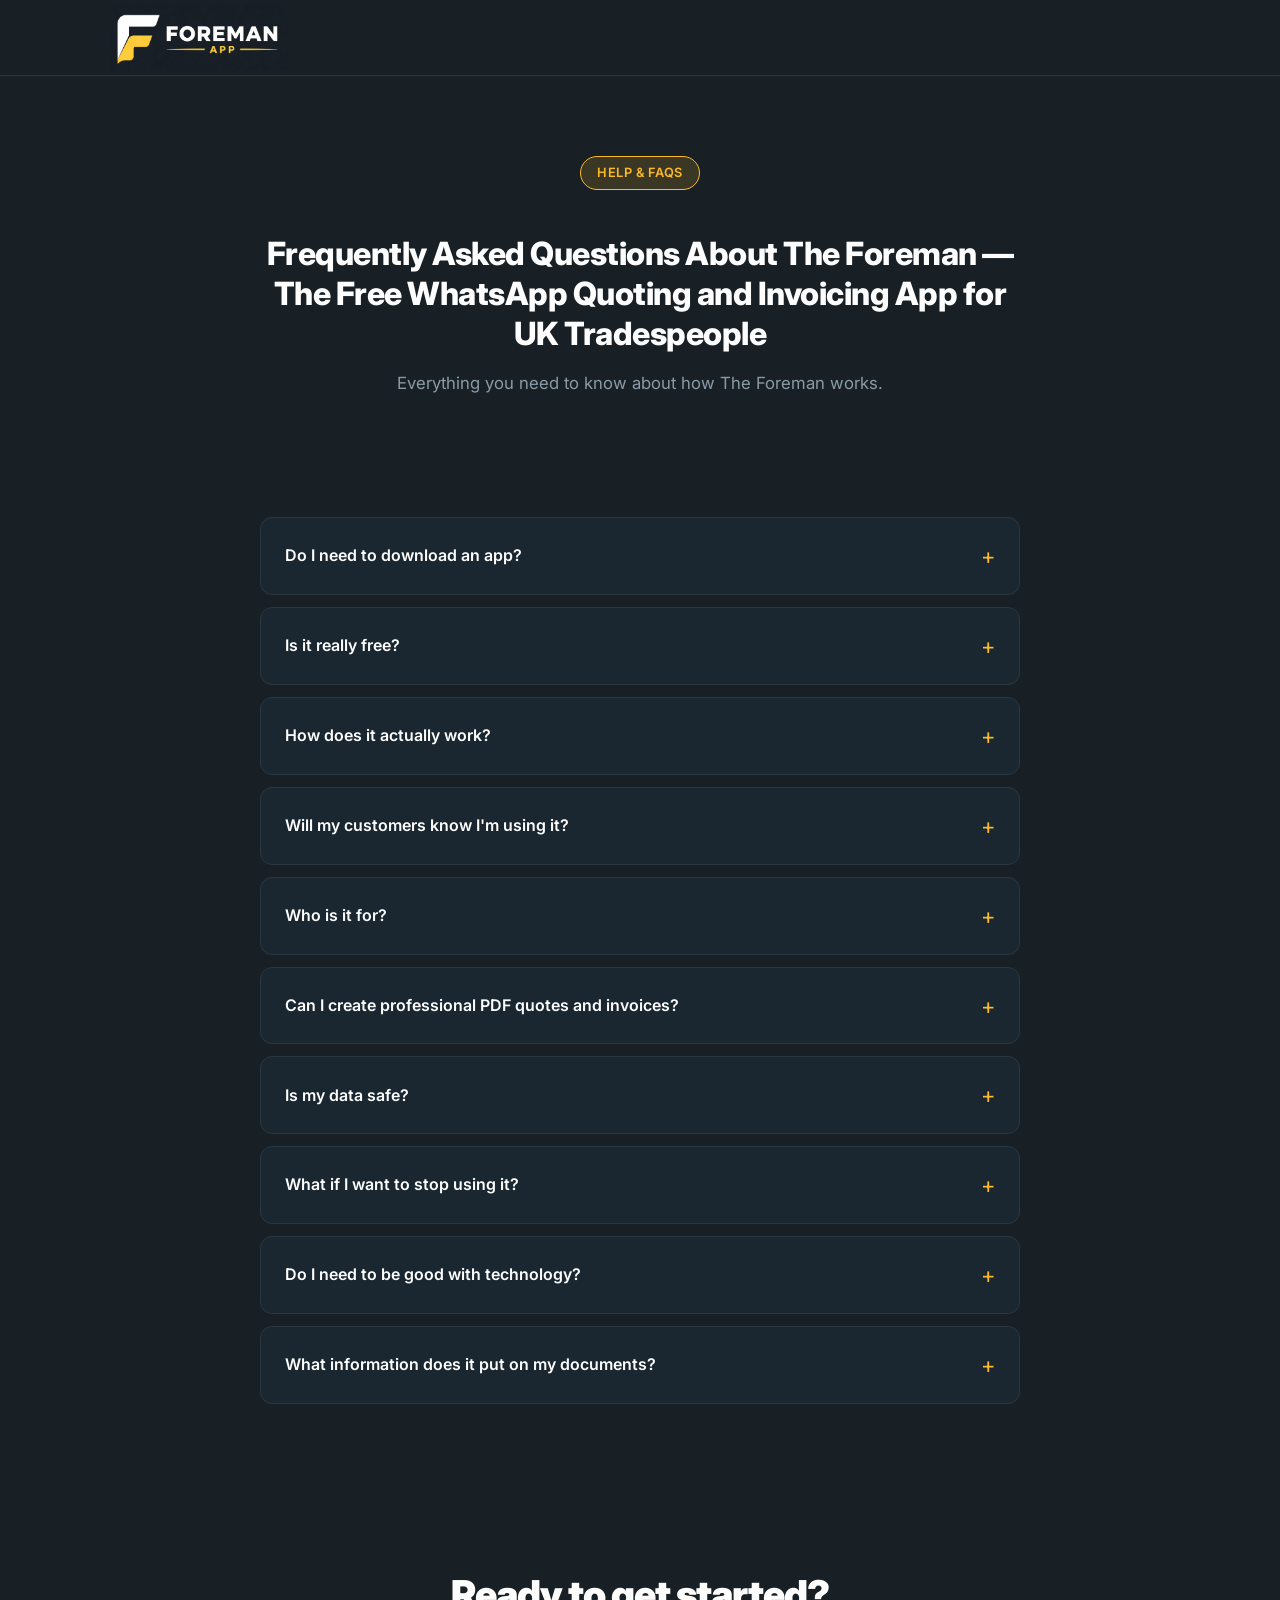
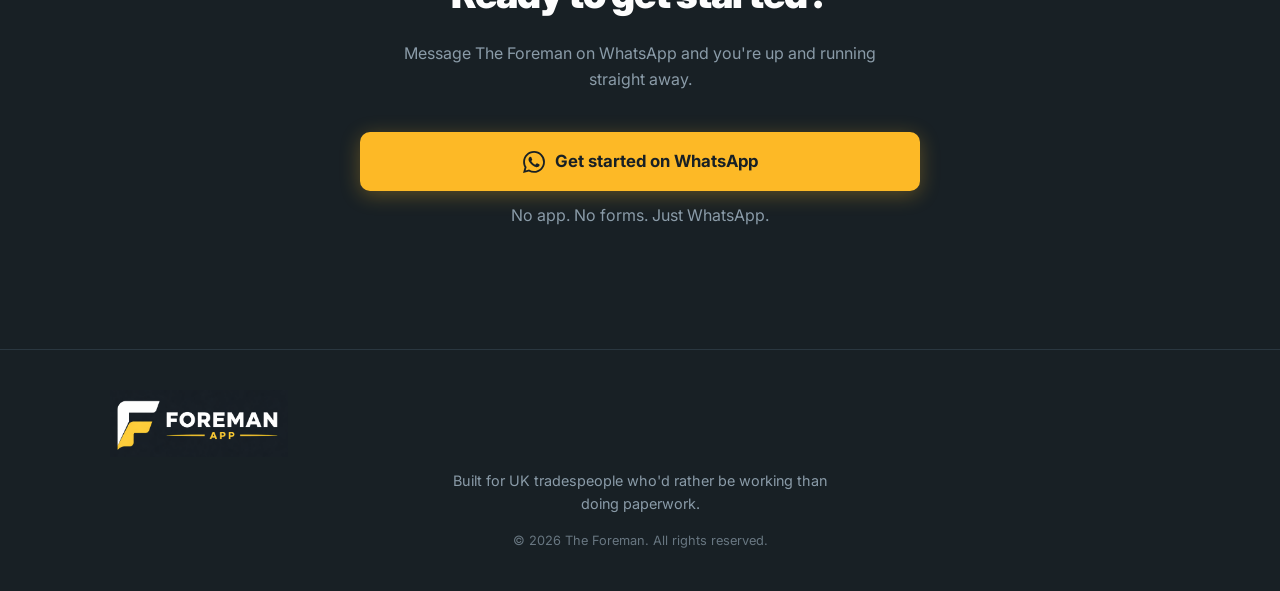
==== faq.html @ 1b4e3ee3 "Add Google Analytics (G-WC42958MQL) to all pages Co-Authored-By: Claude Sonnet 4.6 <noreply@anthropi" ====
<!DOCTYPE html>
<html lang="en">
<head>
  <meta charset="UTF-8" />
  <meta name="viewport" content="width=device-width, initial-scale=1.0" />
  <title>FAQs — The Foreman | Free WhatsApp Quoting &amp; Invoicing App for UK Tradespeople</title>
  <meta name="description" content="Got questions about The Foreman? Find out how our free WhatsApp quoting and invoicing app works for UK tradespeople — no downloads, no subscriptions, no paperwork." />
  <link rel="preconnect" href="https://fonts.googleapis.com" />
  <link rel="preconnect" href="https://fonts.gstatic.com" crossorigin />
  <link href="https://fonts.googleapis.com/css2?family=Inter:wght@400;500;600;700;800;900&display=swap" rel="stylesheet" />
  <link rel="stylesheet" href="style.css" />
  <!-- Google Analytics -->
  <script async src="https://www.googletagmanager.com/gtag/js?id=G-WC42958MQL"></script>
  <script>
    window.dataLayer = window.dataLayer || [];
    function gtag(){dataLayer.push(arguments);}
    gtag('js', new Date());
    gtag('config', 'G-WC42958MQL');
  </script>
  <!-- End Google Analytics -->
  <!-- Meta Pixel Code -->
  <script>
  !function(f,b,e,v,n,t,s)
  {if(f.fbq)return;n=f.fbq=function(){n.callMethod?
  n.callMethod.apply(n,arguments):n.queue.push(arguments)};
  if(!f._fbq)f._fbq=n;n.push=n;n.loaded=!0;n.version='2.0';
  n.queue=[];t=b.createElement(e);t.async=!0;
  t.src=v;s=b.getElementsByTagName(e)[0];
  s.parentNode.insertBefore(t,s)}(window, document,'script',
  'https://connect.facebook.net/en_US/fbevents.js');
  fbq('init', '2463232994177897');
  fbq('track', 'PageView');
  </script>
  <noscript><img height="1" width="1" style="display:none"
  src="https://www.facebook.com/tr?id=2463232994177897&ev=PageView&noscript=1"
  /></noscript>
  <!-- End Meta Pixel Code -->
</head>
<body>

  <!-- NAV -->
  <header class="nav">
    <div class="container nav-inner">
      <a href="/" class="logo">
        <img src="Website Logo.png?v=2" alt="The Foreman Logo" />
      </a>
    </div>
  </header>

  <!-- FAQ HERO -->
  <section class="faq-hero">
    <div class="container">
      <div class="hero-badge">Help &amp; FAQs</div>
      <h1>Frequently Asked Questions About The Foreman — The Free WhatsApp Quoting and Invoicing App for UK Tradespeople</h1>
      <p>Everything you need to know about how The Foreman works.</p>
    </div>
  </section>

  <!-- FAQs -->
  <section class="faq-section">
    <div class="container">
      <div class="faq-list">

        <details class="faq-item">
          <summary class="faq-question">Do I need to download an app?</summary>
          <div class="faq-answer">
            <p>No. The Foreman runs entirely through WhatsApp — an app you already have on your phone. There's nothing to download, no website to log into, and no account to create. Just save the number and start texting.</p>
          </div>
        </details>

        <details class="faq-item">
          <summary class="faq-question">Is it really free?</summary>
          <div class="faq-answer">
            <p>Yes, completely free right now. No subscription, no hidden charges, no credit card required. We'll always give you plenty of notice before anything changes.</p>
          </div>
        </details>

        <details class="faq-item">
          <summary class="faq-question">How does it actually work?</summary>
          <div class="faq-answer">
            <p>You text The Foreman in plain English — just like messaging a mate. Tell it who the job's for and the price, and it'll generate a professional PDF quote or invoice you can forward straight to your customer. No forms to fill in, no menus to navigate.</p>
          </div>
        </details>

        <details class="faq-item">
          <summary class="faq-question">Will my customers know I'm using it?</summary>
          <div class="faq-answer">
            <p>No. The Foreman never contacts your customers directly. It works for you only — generating PDFs and drafting messages for you to send yourself from your own WhatsApp. Your customers just see a professional document from you.</p>
          </div>
        </details>

        <details class="faq-item">
          <summary class="faq-question">Who is it for?</summary>
          <div class="faq-answer">
            <p>Any sole trader or small trade business that wants to spend less time on paperwork. Plumbers, electricians, builders, decorators, roofers, heating engineers, landscapers, handymen — if you're working for yourself and sending quotes or invoices from your phone and laptop, it's built for you.</p>
          </div>
        </details>

        <details class="faq-item">
          <summary class="faq-question">Can I create professional PDF quotes and invoices?</summary>
          <div class="faq-answer">
            <p>Yes. The Foreman generates PDF quotes and invoices with your business name, trade, logo, bank details and VAT number automatically included. Send them to customers directly from WhatsApp.</p>
          </div>
        </details>

        <details class="faq-item">
          <summary class="faq-question">Is my data safe?</summary>
          <div class="faq-answer">
            <p>Yes. Your business data, customer records, quotes and invoices are stored securely and backed up automatically. You can pull up any job, quote or invoice at any time just by asking.</p>
          </div>
        </details>

        <details class="faq-item">
          <summary class="faq-question">What if I want to stop using it?</summary>
          <div class="faq-answer">
            <p>Just stop texting it — there's nothing to cancel, no contract, no fee. Because there's no subscription, there's nothing to unsubscribe from.</p>
          </div>
        </details>

        <details class="faq-item">
          <summary class="faq-question">Do I need to be good with technology?</summary>
          <div class="faq-answer">
            <p>No. If you can send a WhatsApp message, you can use The Foreman. There are no commands to memorise — just say what you need in plain English.</p>
          </div>
        </details>

        <details class="faq-item">
          <summary class="faq-question">What information does it put on my documents?</summary>
          <div class="faq-answer">
            <p>Your business name, trade, email, address, logo, bank details, VAT number and payment terms — whatever you've set up. You can update any of these at any time just by saying <em>settings</em>.</p>
          </div>
        </details>

      </div>
    </div>
  </section>

  <!-- CTA -->
  <section class="waitlist">
    <div class="container">
      <h2>Ready to get started?</h2>
      <p>Message The Foreman on WhatsApp and you're up and running straight away.</p>
      <div class="waitlist-form">
        <a href="https://wa.me/447888862241?text=Hi" class="whatsapp-btn btn-full" target="_blank" rel="noopener" style="justify-content:center;" onclick="fbq('track', 'Lead')">
          <svg viewBox="0 0 24 24" fill="currentColor" xmlns="http://www.w3.org/2000/svg"><path d="M17.472 14.382c-.297-.149-1.758-.867-2.03-.967-.273-.099-.471-.148-.67.15-.197.297-.767.966-.94 1.164-.173.199-.347.223-.644.075-.297-.15-1.255-.463-2.39-1.475-.883-.788-1.48-1.761-1.653-2.059-.173-.297-.018-.458.13-.606.134-.133.298-.347.446-.52.149-.174.198-.298.298-.497.099-.198.05-.371-.025-.52-.075-.149-.669-1.612-.916-2.207-.242-.579-.487-.5-.669-.51-.173-.008-.371-.01-.57-.01-.198 0-.52.074-.792.372-.272.297-1.04 1.016-1.04 2.479 0 1.462 1.065 2.875 1.213 3.074.149.198 2.096 3.2 5.077 4.487.709.306 1.262.489 1.694.625.712.227 1.36.195 1.871.118.571-.085 1.758-.719 2.006-1.413.248-.694.248-1.289.173-1.413-.074-.124-.272-.198-.57-.347m-5.421 7.403h-.004a9.87 9.87 0 01-5.031-1.378l-.361-.214-3.741.982.998-3.648-.235-.374a9.86 9.86 0 01-1.51-5.26c.001-5.45 4.436-9.884 9.888-9.884 2.64 0 5.122 1.03 6.988 2.898a9.825 9.825 0 012.893 6.994c-.003 5.45-4.437 9.884-9.885 9.884m8.413-18.297A11.815 11.815 0 0012.05 0C5.495 0 .16 5.335.157 11.892c0 2.096.547 4.142 1.588 5.945L.057 24l6.305-1.654a11.882 11.882 0 005.683 1.448h.005c6.554 0 11.89-5.335 11.893-11.893a11.821 11.821 0 00-3.48-8.413z"/></svg>
          Get started on WhatsApp
        </a>
        <p class="form-note">No app. No forms. Just WhatsApp.</p>
      </div>
    </div>
  </section>

  <!-- FOOTER -->
  <footer class="footer">
    <div class="container footer-inner">
      <div class="logo">
        <img src="Website Logo.png?v=2" alt="The Foreman Logo" />
      </div>
      <p class="footer-text">Built for UK tradespeople who'd rather be working than doing paperwork.</p>
      <p class="footer-copy">© 2026 The Foreman. All rights reserved.</p>
    </div>
  </footer>

  <img src="https://tracker.metricool.com/c3po.jpg?hash=ed0bf62d8102b464e638d41be700c59a" style="display:none" />
</body>
</html>
---- style.css ----
/* === RESET & BASE === */
*, *::before, *::after { box-sizing: border-box; margin: 0; padding: 0; }

:root {
  --yellow: #FDB926;
  --yellow-dark: #E5A615;
  --dark: #182025;
  --dark2: #1A2730;
  --mid: #8A9BA8;
  --light: #1A2730;
  --white: #FDFDFD;
  --border: #2A3740;
  --green: #FDB926;
  --radius: 12px;
  --radius-lg: 20px;
  font-size: 16px;
}

body {
  font-family: 'Inter', sans-serif;
  background: var(--dark);
  color: var(--white);
  line-height: 1.6;
  -webkit-font-smoothing: antialiased;
}

.container {
  max-width: 1100px;
  margin: 0 auto;
  padding: 0 20px;
}

/* === NAV === */
.nav {
  position: sticky;
  top: 0;
  background: var(--dark);
  border-bottom: 1px solid var(--border);
  z-index: 100;
  padding: 4px 0;
}

.nav-inner {
  display: flex;
  align-items: center;
  justify-content: space-between;
}

.logo {
  font-size: 1.2rem;
  font-weight: 800;
  color: var(--white);
  letter-spacing: -0.5px;
  display: flex;
  align-items: center;
  gap: 10px;
  text-decoration: none;
}

.logo img {
  height: 67px;
  width: auto;
}

/* === BUTTONS === */
.btn {
  display: inline-block;
  padding: 12px 24px;
  border-radius: 8px;
  font-weight: 600;
  font-size: 0.95rem;
  cursor: pointer;
  text-decoration: none;
  transition: all 0.15s ease;
  border: none;
}

.btn-nav {
  background: var(--light);
  color: var(--white);
  padding: 10px 20px;
  font-size: 0.875rem;
}

.btn-nav:hover { background: var(--dark2); border: 1px solid var(--border); }

.btn-primary {
  background: var(--yellow);
  color: var(--dark);
  font-weight: 700;
}

.btn-primary:hover {
  background: var(--yellow-dark);
  transform: translateY(-1px);
  box-shadow: 0 4px 12px rgba(253, 185, 38, 0.4);
}

.btn-large {
  padding: 16px 32px;
  font-size: 1.05rem;
  border-radius: 10px;
}

.btn-full { width: 100%; text-align: center; }

/* === HERO === */
.hero {
  padding: 80px 0 60px;
  text-align: center;
  background: var(--dark);
}

.hero-badge {
  display: inline-block;
  background: rgba(253, 185, 38, 0.15);
  color: var(--yellow);
  border: 1px solid var(--yellow);
  padding: 6px 16px;
  border-radius: 100px;
  font-size: 0.8rem;
  font-weight: 600;
  letter-spacing: 0.5px;
  text-transform: uppercase;
  margin-bottom: 24px;
}

.hero h1 {
  font-size: clamp(2.2rem, 6vw, 3.6rem);
  font-weight: 900;
  line-height: 1.1;
  letter-spacing: -1.5px;
  margin-bottom: 20px;
  color: var(--white);
}

.highlight {
  color: var(--green);
  position: relative;
}

.hero-sub {
  font-size: clamp(1rem, 2.5vw, 1.2rem);
  color: var(--mid);
  max-width: 560px;
  margin: 0 auto 32px;
  line-height: 1.7;
}

.hero-note {
  margin-top: 16px;
  color: var(--mid);
  font-size: 0.875rem;
}

/* === DEMO / CHAT === */
.demo {
  padding: 80px 0;
  background: var(--light);
}

.section-title {
  font-size: clamp(1.6rem, 4vw, 2.2rem);
  font-weight: 800;
  letter-spacing: -0.8px;
  text-align: center;
  margin-bottom: 12px;
  color: var(--white);
}

.section-sub {
  text-align: center;
  color: var(--mid);
  font-size: 1.05rem;
  max-width: 520px;
  margin: 0 auto 48px;
}

.demo-video {
  display: block;
  max-width: 480px;
  width: 100%;
  margin: 0 auto;
  border-radius: var(--radius-lg);
  overflow: hidden;
  box-shadow: 0 20px 60px rgba(0,0,0,0.12);
}

.chat-header {
  background: #075E54;
  color: white;
  padding: 16px 20px;
  display: flex;
  align-items: center;
  gap: 12px;
}

.chat-avatar {
  width: 42px;
  height: 42px;
  background: #128C7E;
  border-radius: 50%;
  display: flex;
  align-items: center;
  justify-content: center;
  font-size: 1.2rem;
  flex-shrink: 0;
}

.chat-name {
  font-weight: 700;
  font-size: 0.95rem;
}

.chat-status {
  font-size: 0.75rem;
  opacity: 0.85;
  color: var(--yellow);
}

.chat-body {
  padding: 16px;
  display: flex;
  flex-direction: column;
  gap: 8px;
  max-height: 480px;
  overflow-y: auto;
}

.msg {
  max-width: 80%;
  padding: 10px 14px;
  border-radius: 12px;
  font-size: 0.875rem;
  line-height: 1.5;
}

.msg.sent {
  background: #DCF8C6;
  align-self: flex-end;
  border-bottom-right-radius: 4px;
  color: var(--dark);
}

.msg.received {
  background: var(--white);
  align-self: flex-start;
  border-bottom-left-radius: 4px;
  color: var(--dark);
  box-shadow: 0 1px 2px rgba(0,0,0,0.08);
}

/* === FEATURES === */
.features {
  padding: 80px 0;
  background: var(--dark);
}

.features-grid {
  display: grid;
  grid-template-columns: repeat(3, 1fr);
  gap: 24px;
  margin-top: 48px;
}

.feature-card {
  background: var(--light);
  border: 1px solid var(--border);
  border-radius: var(--radius);
  padding: 28px 24px;
  transition: transform 0.15s, box-shadow 0.15s;
}

.feature-card:hover {
  transform: translateY(-2px);
  box-shadow: 0 8px 24px rgba(253, 185, 38, 0.15);
  border-color: var(--yellow);
}

.feature-icon {
  font-size: 2rem;
  margin-bottom: 16px;
}

.feature-card h3 {
  font-size: 1.05rem;
  font-weight: 700;
  margin-bottom: 8px;
  color: var(--white);
}

.feature-card p {
  color: var(--mid);
  font-size: 0.9rem;
  line-height: 1.6;
}

/* === TRADES === */
.trades {
  padding: 80px 0;
  background: var(--dark);
  color: var(--white);
}

.trades .section-title { color: var(--white); }
.trades .section-sub { color: var(--mid); }

.trades-grid {
  display: grid;
  grid-template-columns: repeat(4, 1fr);
  gap: 12px;
  margin-top: 40px;
}

.trade {
  background: var(--dark2);
  border: 1px solid var(--border);
  border-radius: var(--radius);
  padding: 16px;
  text-align: center;
  font-size: 0.9rem;
  font-weight: 500;
  transition: background 0.15s;
}

.trade:hover {
  background: var(--light);
  border-color: var(--yellow);
}

/* === HOW IT WORKS === */
.how {
  padding: 80px 0;
  background: var(--light);
}

.steps {
  display: flex;
  flex-direction: column;
  gap: 32px;
  max-width: 600px;
  margin: 48px auto 0;
}

.step {
  display: flex;
  gap: 24px;
  align-items: flex-start;
}

.step-num {
  width: 48px;
  height: 48px;
  background: var(--yellow);
  color: var(--dark);
  border-radius: 50%;
  display: flex;
  align-items: center;
  justify-content: center;
  font-weight: 800;
  font-size: 1.1rem;
  flex-shrink: 0;
}

.step-text h3 {
  font-size: 1.1rem;
  font-weight: 700;
  margin-bottom: 6px;
  color: var(--white);
}

.step-text p {
  color: var(--mid);
  font-size: 0.95rem;
}

/* === SOCIAL PROOF === */
.proof {
  padding: 60px 0;
  background: var(--yellow);
}

.proof-stat-grid {
  display: grid;
  grid-template-columns: repeat(3, 1fr);
  gap: 24px;
  text-align: center;
}

.stat-num {
  font-size: clamp(2rem, 5vw, 3rem);
  font-weight: 900;
  letter-spacing: -1px;
  color: var(--dark);
}

.stat-label {
  font-size: 0.9rem;
  font-weight: 500;
  color: var(--dark);
  margin-top: 4px;
}

/* === WHATSAPP BUTTON === */
.whatsapp-btn {
  display: inline-flex;
  align-items: center;
  gap: 10px;
  background: var(--yellow);
  color: var(--dark);
  padding: 16px 32px;
  border-radius: 10px;
  font-weight: 700;
  font-size: 1.05rem;
  text-decoration: none;
  transition: all 0.15s ease;
  box-shadow: 0 4px 20px rgba(253, 185, 38, 0.3);
  font-family: 'Inter', sans-serif;
}
.whatsapp-btn:hover {
  background: var(--yellow-dark);
  transform: translateY(-2px);
  box-shadow: 0 6px 24px rgba(253, 185, 38, 0.4);
}
.whatsapp-btn svg { width: 22px; height: 22px; flex-shrink: 0; }

/* === WAITLIST === */
.waitlist {
  padding: 80px 0;
  background: var(--dark);
  text-align: center;
}

.waitlist h2 {
  font-size: clamp(1.8rem, 4vw, 2.4rem);
  font-weight: 900;
  letter-spacing: -1px;
  margin-bottom: 16px;
  color: var(--white);
}

.waitlist p {
  color: var(--mid);
  max-width: 480px;
  margin: 0 auto 40px;
  font-size: 1rem;
}

.waitlist-form {
  max-width: 560px;
  margin: 0 auto;
  display: flex;
  flex-direction: column;
  gap: 12px;
}

.form-row {
  display: grid;
  grid-template-columns: 1fr 1fr;
  gap: 12px;
}

.waitlist-form input {
  width: 100%;
  padding: 14px 16px;
  border: 1.5px solid var(--border);
  border-radius: 8px;
  font-size: 0.95rem;
  font-family: 'Inter', sans-serif;
  outline: none;
  transition: border-color 0.15s;
  background: var(--light);
  color: var(--white);
}

.waitlist-form input:focus {
  border-color: var(--yellow);
  background: var(--dark2);
}

.waitlist-form input::placeholder {
  color: var(--mid);
}

.form-note {
  font-size: 0.8rem;
  color: var(--mid);
  margin-top: 4px;
}

/* === FOOTER === */
.footer {
  padding: 40px 0;
  background: var(--dark);
  color: var(--mid);
  border-top: 1px solid var(--border);
}

.footer-inner {
  text-align: center;
}

.footer .logo {
  color: var(--white);
  margin-bottom: 12px;
}

.footer-text {
  font-size: 0.9rem;
  max-width: 400px;
  margin: 0 auto 16px;
}

.footer-copy {
  font-size: 0.8rem;
  color: var(--mid);
  opacity: 0.7;
}

/* === FAQ PAGE === */
.faq-hero {
  padding: 80px 0 60px;
  text-align: center;
  background: var(--dark);
}

.faq-hero h1 {
  font-size: clamp(1.4rem, 3.5vw, 2rem);
  font-weight: 800;
  letter-spacing: -0.5px;
  line-height: 1.25;
  margin: 20px auto 16px;
  max-width: 780px;
  color: var(--white);
}

.faq-hero p {
  color: var(--mid);
  font-size: 1.05rem;
}

.faq-section {
  padding: 60px 0 80px;
  background: var(--dark);
}

.faq-list {
  max-width: 760px;
  margin: 0 auto;
  display: flex;
  flex-direction: column;
  gap: 12px;
}

.faq-item {
  background: var(--light);
  border: 1px solid var(--border);
  border-radius: var(--radius);
  overflow: hidden;
  transition: border-color 0.15s;
}

.faq-item[open] {
  border-color: var(--yellow);
}

.faq-question {
  display: flex;
  justify-content: space-between;
  align-items: center;
  padding: 20px 24px;
  font-size: 1rem;
  font-weight: 600;
  color: var(--white);
  cursor: pointer;
  list-style: none;
  gap: 16px;
}

.faq-question::-webkit-details-marker { display: none; }

.faq-question::after {
  content: '+';
  font-size: 1.4rem;
  font-weight: 400;
  color: var(--yellow);
  flex-shrink: 0;
  transition: transform 0.2s;
}

.faq-item[open] .faq-question::after {
  transform: rotate(45deg);
}

.faq-answer {
  padding: 0 24px 20px;
  color: var(--mid);
  font-size: 0.95rem;
  line-height: 1.7;
}

.faq-answer p { margin: 0; }

/* === MOBILE === */
@media (max-width: 768px) {
  .logo img { height: 48px; }

  .hero { padding: 60px 0 40px; }

  .features-grid {
    grid-template-columns: 1fr;
  }

  .trades-grid {
    grid-template-columns: repeat(2, 1fr);
  }

  .proof-stat-grid {
    grid-template-columns: 1fr;
    gap: 32px;
  }

  .form-row {
    grid-template-columns: 1fr;
  }

  .chat-body { max-height: 380px; }
}

@media (max-width: 480px) {
  .hero h1 { letter-spacing: -1px; }

  .trades-grid {
    grid-template-columns: repeat(2, 1fr);
  }

  .btn-large {
    padding: 14px 24px;
    font-size: 1rem;
  }
}
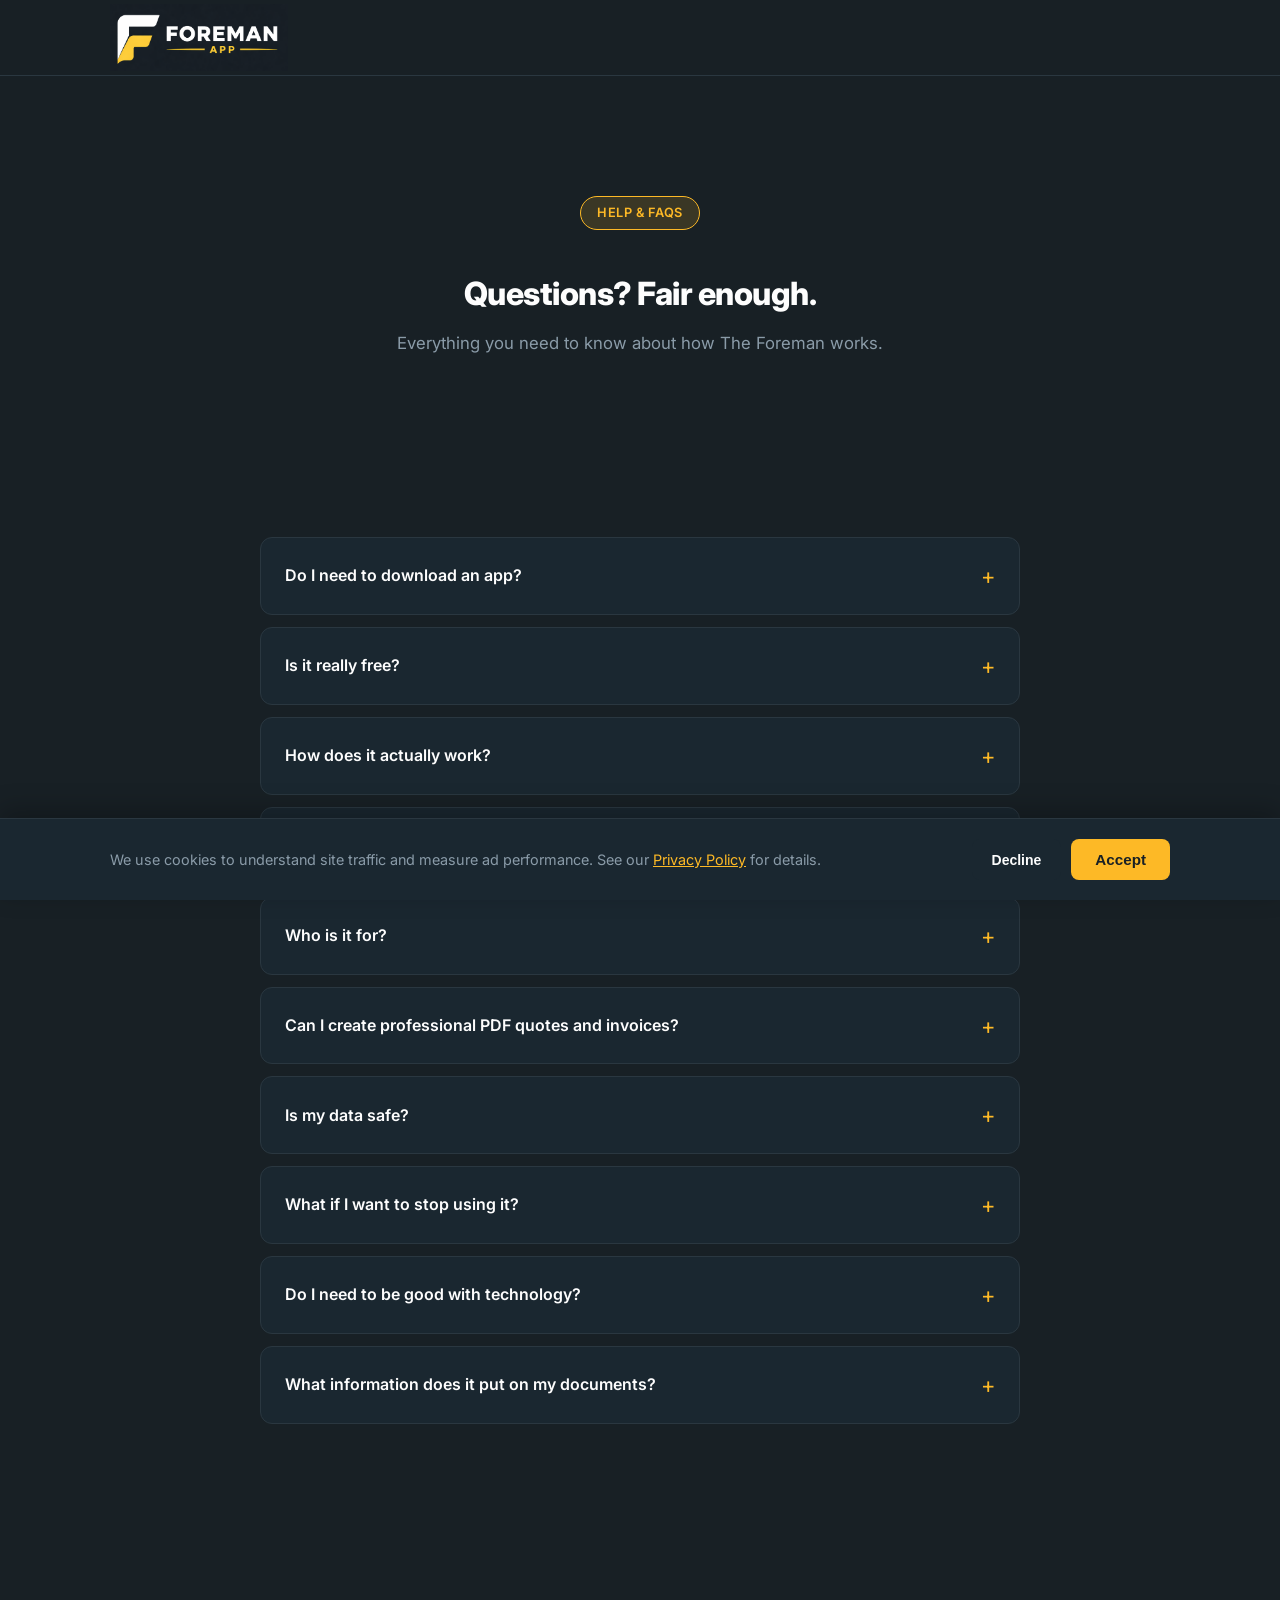
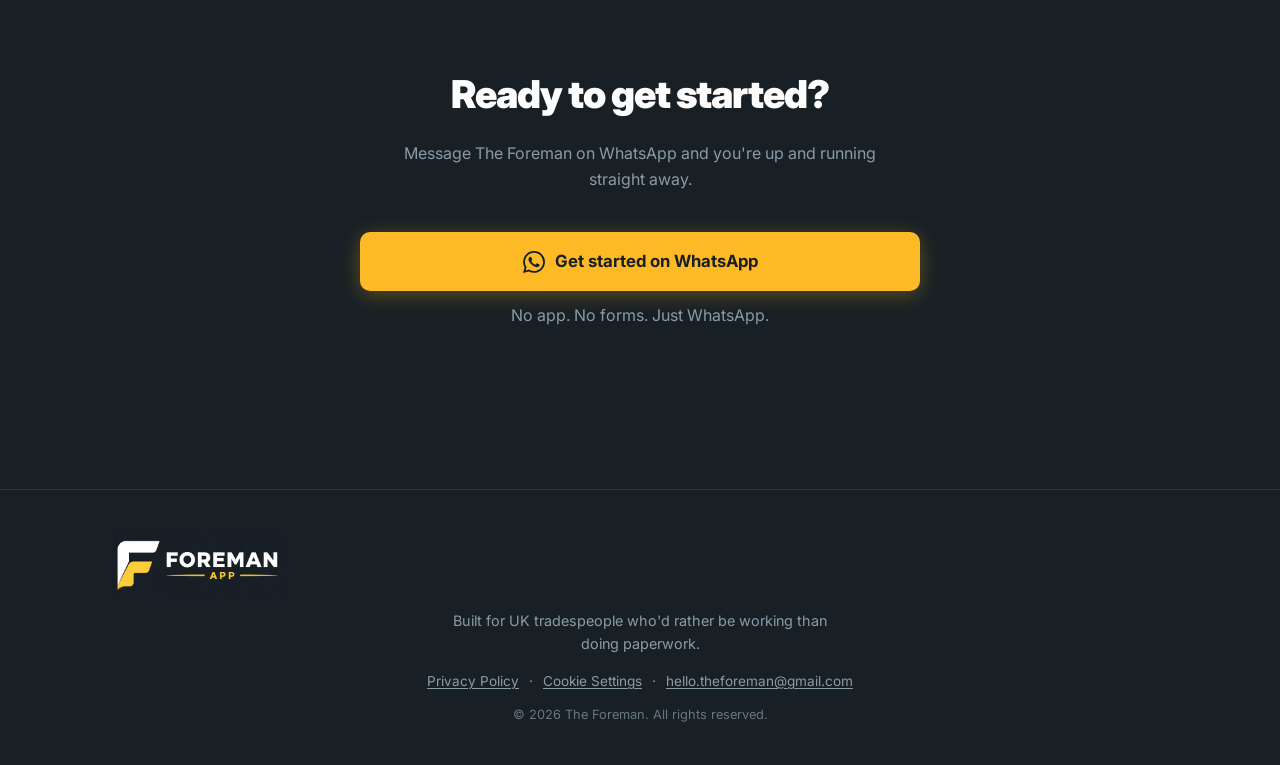
==== commit 818faeb3: "Fix launch blockers: cookie-consent gate, privacy policy, AI/App title contradictions - Add consent." ====
--- a/faq.html
+++ b/faq.html
@@ -3,38 +3,15 @@
 <head>
   <meta charset="UTF-8" />
   <meta name="viewport" content="width=device-width, initial-scale=1.0" />
-  <title>FAQs — The Foreman | Free WhatsApp Quoting &amp; Invoicing App for UK Tradespeople</title>
-  <meta name="description" content="Got questions about The Foreman? Find out how our free WhatsApp quoting and invoicing app works for UK tradespeople — no downloads, no subscriptions, no paperwork." />
+  <title>FAQs — The Foreman</title>
+  <meta name="description" content="Got questions about The Foreman? Find out how our free WhatsApp quoting and invoicing assistant works for UK tradespeople — no app, no downloads, no subscriptions, no paperwork." />
   <link rel="preconnect" href="https://fonts.googleapis.com" />
   <link rel="preconnect" href="https://fonts.gstatic.com" crossorigin />
   <link href="https://fonts.googleapis.com/css2?family=Inter:wght@400;500;600;700;800;900&display=swap" rel="stylesheet" />
   <link rel="stylesheet" href="style.css" />
-  <!-- Google Analytics -->
-  <script async src="https://www.googletagmanager.com/gtag/js?id=G-WC42958MQL"></script>
-  <script>
-    window.dataLayer = window.dataLayer || [];
-    function gtag(){dataLayer.push(arguments);}
-    gtag('js', new Date());
-    gtag('config', 'G-WC42958MQL');
-  </script>
-  <!-- End Google Analytics -->
-  <!-- Meta Pixel Code -->
-  <script>
-  !function(f,b,e,v,n,t,s)
-  {if(f.fbq)return;n=f.fbq=function(){n.callMethod?
-  n.callMethod.apply(n,arguments):n.queue.push(arguments)};
-  if(!f._fbq)f._fbq=n;n.push=n;n.loaded=!0;n.version='2.0';
-  n.queue=[];t=b.createElement(e);t.async=!0;
-  t.src=v;s=b.getElementsByTagName(e)[0];
-  s.parentNode.insertBefore(t,s)}(window, document,'script',
-  'https://connect.facebook.net/en_US/fbevents.js');
-  fbq('init', '2463232994177897');
-  fbq('track', 'PageView');
-  </script>
-  <noscript><img height="1" width="1" style="display:none"
-  src="https://www.facebook.com/tr?id=2463232994177897&ev=PageView&noscript=1"
-  /></noscript>
-  <!-- End Meta Pixel Code -->
+  <!-- Analytics (Google Analytics, Meta Pixel, Metricool) only load after
+       cookie consent is given — see consent.js -->
+  <script src="consent.js"></script>
 </head>
 <body>
 
@@ -51,7 +28,7 @@
   <section class="faq-hero">
     <div class="container">
       <div class="hero-badge">Help &amp; FAQs</div>
-      <h1>Frequently Asked Questions About The Foreman — The Free WhatsApp Quoting and Invoicing App for UK Tradespeople</h1>
+      <h1>Questions? Fair enough.</h1>
       <p>Everything you need to know about how The Foreman works.</p>
     </div>
   </section>
@@ -99,14 +76,14 @@
         <details class="faq-item">
           <summary class="faq-question">Can I create professional PDF quotes and invoices?</summary>
           <div class="faq-answer">
-            <p>Yes. The Foreman generates PDF quotes and invoices with your business name, trade, logo, bank details and VAT number automatically included. Send them to customers directly from WhatsApp.</p>
+            <p>Yes. The Foreman generates PDF quotes and invoices with your business name, logo, bank details and VAT number automatically included — broken down into itemised line items if you give it one (e.g. labour, parts, callout). Send them to customers directly from WhatsApp.</p>
           </div>
         </details>
 
         <details class="faq-item">
           <summary class="faq-question">Is my data safe?</summary>
           <div class="faq-answer">
-            <p>Yes. Your business data, customer records, quotes and invoices are stored securely and backed up automatically. You can pull up any job, quote or invoice at any time just by asking.</p>
+            <p>Yes. Your business data, customer records, quotes and invoices are stored securely. You can pull up any job, quote or invoice at any time just by asking.</p>
           </div>
         </details>
 
@@ -127,7 +104,7 @@
         <details class="faq-item">
           <summary class="faq-question">What information does it put on my documents?</summary>
           <div class="faq-answer">
-            <p>Your business name, trade, email, address, logo, bank details, VAT number and payment terms — whatever you've set up. You can update any of these at any time just by saying <em>settings</em>.</p>
+            <p>Your business name, email, address, logo, bank details, VAT number and payment terms — whatever you've set up. You can update any of these at any time just by saying <em>settings</em>.</p>
           </div>
         </details>
 
@@ -141,7 +118,7 @@
       <h2>Ready to get started?</h2>
       <p>Message The Foreman on WhatsApp and you're up and running straight away.</p>
       <div class="waitlist-form">
-        <a href="https://wa.me/447888862241?text=Hi" class="whatsapp-btn btn-full" target="_blank" rel="noopener" style="justify-content:center;" onclick="fbq('track', 'Lead')">
+        <a href="https://wa.me/447888862241?text=Hi" class="whatsapp-btn btn-full" target="_blank" rel="noopener" style="justify-content:center;" onclick="if(window.fbq){fbq('track', 'Lead');} if(window.gtag){gtag('event', 'whatsapp_click', {'event_category': 'engagement', 'event_label': 'whatsapp_button'});}">
           <svg viewBox="0 0 24 24" fill="currentColor" xmlns="http://www.w3.org/2000/svg"><path d="M17.472 14.382c-.297-.149-1.758-.867-2.03-.967-.273-.099-.471-.148-.67.15-.197.297-.767.966-.94 1.164-.173.199-.347.223-.644.075-.297-.15-1.255-.463-2.39-1.475-.883-.788-1.48-1.761-1.653-2.059-.173-.297-.018-.458.13-.606.134-.133.298-.347.446-.52.149-.174.198-.298.298-.497.099-.198.05-.371-.025-.52-.075-.149-.669-1.612-.916-2.207-.242-.579-.487-.5-.669-.51-.173-.008-.371-.01-.57-.01-.198 0-.52.074-.792.372-.272.297-1.04 1.016-1.04 2.479 0 1.462 1.065 2.875 1.213 3.074.149.198 2.096 3.2 5.077 4.487.709.306 1.262.489 1.694.625.712.227 1.36.195 1.871.118.571-.085 1.758-.719 2.006-1.413.248-.694.248-1.289.173-1.413-.074-.124-.272-.198-.57-.347m-5.421 7.403h-.004a9.87 9.87 0 01-5.031-1.378l-.361-.214-3.741.982.998-3.648-.235-.374a9.86 9.86 0 01-1.51-5.26c.001-5.45 4.436-9.884 9.888-9.884 2.64 0 5.122 1.03 6.988 2.898a9.825 9.825 0 012.893 6.994c-.003 5.45-4.437 9.884-9.885 9.884m8.413-18.297A11.815 11.815 0 0012.05 0C5.495 0 .16 5.335.157 11.892c0 2.096.547 4.142 1.588 5.945L.057 24l6.305-1.654a11.882 11.882 0 005.683 1.448h.005c6.554 0 11.89-5.335 11.893-11.893a11.821 11.821 0 00-3.48-8.413z"/></svg>
           Get started on WhatsApp
         </a>
@@ -157,10 +134,26 @@
         <img src="Website Logo.png?v=2" alt="The Foreman Logo" />
       </div>
       <p class="footer-text">Built for UK tradespeople who'd rather be working than doing paperwork.</p>
+      <p class="footer-links">
+        <a href="privacy.html">Privacy Policy</a>
+        <span aria-hidden="true">·</span>
+        <a href="#" onclick="window.foremanReopenCookieBanner(event)">Cookie Settings</a>
+        <span aria-hidden="true">·</span>
+        <a href="mailto:hello.theforeman@gmail.com">hello.theforeman@gmail.com</a>
+      </p>
       <p class="footer-copy">© 2026 The Foreman. All rights reserved.</p>
     </div>
   </footer>
 
-  <img src="https://tracker.metricool.com/c3po.jpg?hash=ed0bf62d8102b464e638d41be700c59a" style="display:none" />
+  <!-- COOKIE CONSENT BANNER -->
+  <div id="cookieBanner" class="cookie-banner" hidden>
+    <div class="container cookie-banner-inner">
+      <p>We use cookies to understand site traffic and measure ad performance. See our <a href="privacy.html">Privacy Policy</a> for details.</p>
+      <div class="cookie-actions">
+        <button id="cookieDecline" class="btn btn-nav" type="button">Decline</button>
+        <button id="cookieAccept" class="btn btn-primary" type="button">Accept</button>
+      </div>
+    </div>
+  </div>
 </body>
 </html>
--- a/style.css
+++ b/style.css
@@ -178,7 +178,7 @@
 
 .demo-video {
   display: block;
-  max-width: 480px;
+  max-width: 640px;
   width: 100%;
   margin: 0 auto;
   border-radius: var(--radius-lg);
@@ -295,37 +295,43 @@
   line-height: 1.6;
 }
 
-/* === TRADES === */
-.trades {
+/* === TRUST === */
+.trust {
   padding: 80px 0;
-  background: var(--dark);
-  color: var(--white);
-}
-
-.trades .section-title { color: var(--white); }
-.trades .section-sub { color: var(--mid); }
-
-.trades-grid {
+  background: var(--light);
+}
+
+.trust-grid {
   display: grid;
-  grid-template-columns: repeat(4, 1fr);
-  gap: 12px;
-  margin-top: 40px;
-}
-
-.trade {
+  grid-template-columns: repeat(2, 1fr);
+  gap: 24px;
+  max-width: 720px;
+  margin: 48px auto 0;
+}
+
+.trust-item {
   background: var(--dark2);
   border: 1px solid var(--border);
   border-radius: var(--radius);
-  padding: 16px;
-  text-align: center;
+  padding: 28px 24px;
+}
+
+.trust-icon {
+  font-size: 1.8rem;
+  margin-bottom: 12px;
+}
+
+.trust-item h3 {
+  font-size: 1.05rem;
+  font-weight: 700;
+  margin-bottom: 8px;
+  color: var(--white);
+}
+
+.trust-item p {
+  color: var(--mid);
   font-size: 0.9rem;
-  font-weight: 500;
-  transition: background 0.15s;
-}
-
-.trade:hover {
-  background: var(--light);
-  border-color: var(--yellow);
+  line-height: 1.6;
 }
 
 /* === HOW IT WORKS === */
@@ -517,6 +523,102 @@
   opacity: 0.7;
 }
 
+.footer-links {
+  font-size: 0.85rem;
+  color: var(--mid);
+  margin-bottom: 12px;
+  display: flex;
+  align-items: center;
+  justify-content: center;
+  gap: 10px;
+  flex-wrap: wrap;
+}
+
+.footer-links a {
+  color: var(--mid);
+  text-decoration: underline;
+  text-underline-offset: 2px;
+}
+
+.footer-links a:hover {
+  color: var(--white);
+}
+
+/* === COOKIE CONSENT BANNER === */
+.cookie-banner {
+  position: fixed;
+  left: 0;
+  right: 0;
+  bottom: 0;
+  background: var(--dark2);
+  border-top: 1px solid var(--border);
+  padding: 20px 0;
+  z-index: 200;
+  box-shadow: 0 -8px 24px rgba(0,0,0,0.25);
+}
+
+.cookie-banner-inner {
+  display: flex;
+  align-items: center;
+  justify-content: space-between;
+  gap: 24px;
+  flex-wrap: wrap;
+}
+
+.cookie-banner p {
+  color: var(--mid);
+  font-size: 0.9rem;
+  margin: 0;
+  flex: 1 1 320px;
+}
+
+.cookie-banner a {
+  color: var(--yellow);
+}
+
+.cookie-actions {
+  display: flex;
+  gap: 10px;
+  flex-shrink: 0;
+}
+
+/* === LEGAL CONTENT (privacy policy) === */
+.legal-content {
+  max-width: 760px;
+  margin: 0 auto;
+  color: var(--mid);
+  font-size: 1rem;
+  line-height: 1.7;
+}
+
+.legal-content p {
+  margin-bottom: 16px;
+}
+
+.legal-content h2 {
+  color: var(--white);
+  font-size: 1.25rem;
+  font-weight: 800;
+  letter-spacing: -0.3px;
+  margin: 40px 0 12px;
+}
+
+.legal-content h2:first-child {
+  margin-top: 0;
+}
+
+.legal-content ul {
+  margin: 0 0 16px 20px;
+}
+
+.legal-content li {
+  margin-bottom: 8px;
+}
+
+.legal-content a {
+  color: var(--yellow);
+}
+
 /* === FAQ PAGE === */
 .faq-hero {
   padding: 80px 0 60px;
@@ -611,8 +713,8 @@
     grid-template-columns: 1fr;
   }
 
-  .trades-grid {
-    grid-template-columns: repeat(2, 1fr);
+  .trust-grid {
+    grid-template-columns: 1fr;
   }
 
   .proof-stat-grid {
@@ -630,12 +732,21 @@
 @media (max-width: 480px) {
   .hero h1 { letter-spacing: -1px; }
 
-  .trades-grid {
-    grid-template-columns: repeat(2, 1fr);
-  }
-
   .btn-large {
     padding: 14px 24px;
     font-size: 1rem;
   }
 }
+
+/* === DESKTOP (taller section spacing) === */
+@media (min-width: 769px) {
+  .hero { padding: 120px 0 90px; }
+  .demo { padding: 120px 0; }
+  .features { padding: 120px 0; }
+  .trust { padding: 120px 0; }
+  .how { padding: 120px 0; }
+  .proof { padding: 90px 0; }
+  .waitlist { padding: 120px 0; }
+  .faq-hero { padding: 120px 0 90px; }
+  .faq-section { padding: 90px 0 120px; }
+}
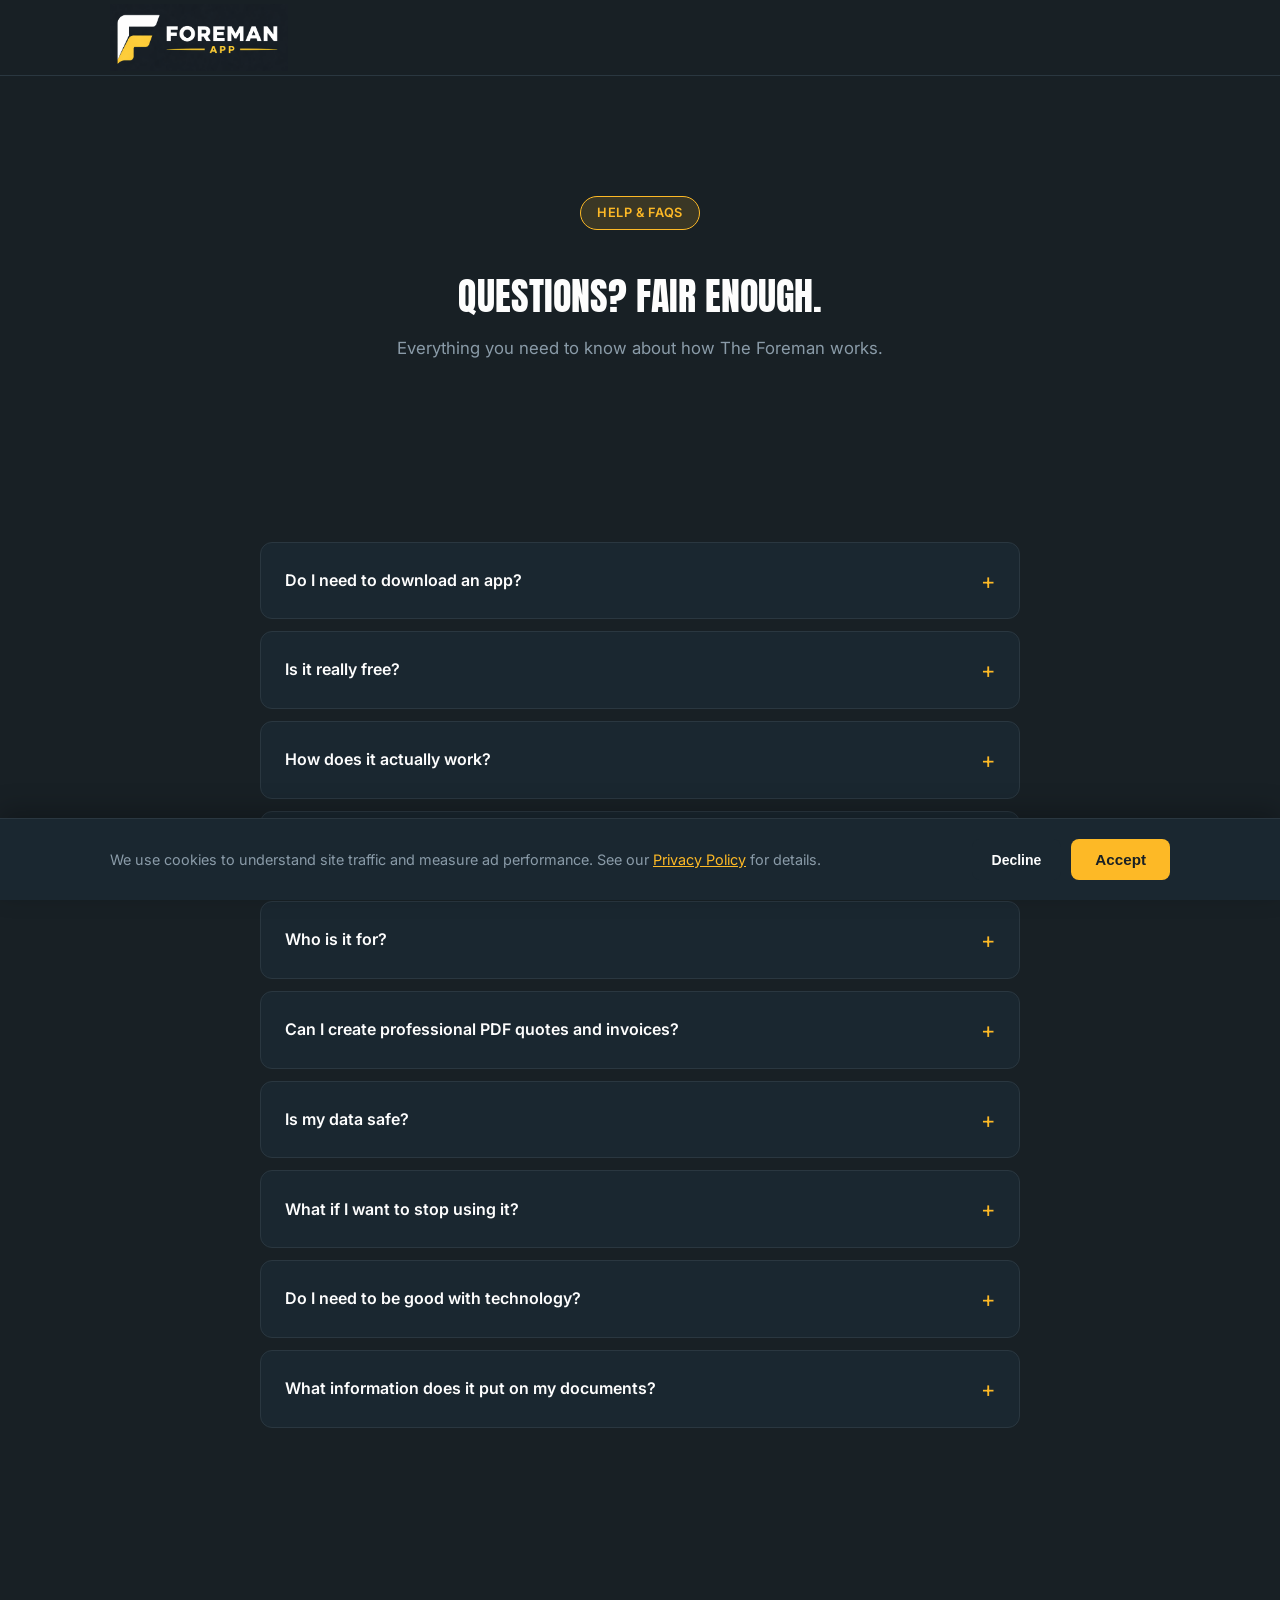
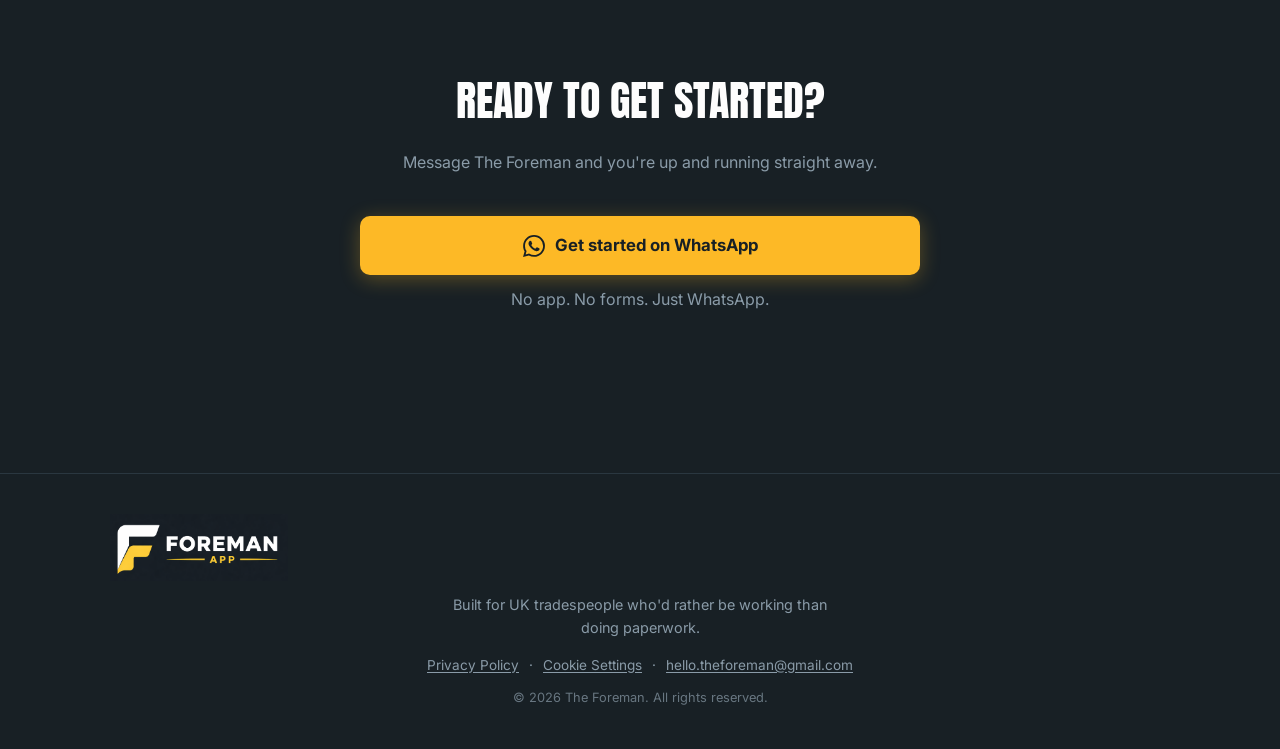
==== commit a6b76526: "Title-case section headings in Anton, tighten copy throughout - Extend Anton (already on the hero H1" ====
--- a/faq.html
+++ b/faq.html
@@ -5,9 +5,25 @@
   <meta name="viewport" content="width=device-width, initial-scale=1.0" />
   <title>FAQs — The Foreman</title>
   <meta name="description" content="Got questions about The Foreman? Find out how our free WhatsApp quoting and invoicing assistant works for UK tradespeople — no app, no downloads, no subscriptions, no paperwork." />
+
+  <link rel="icon" type="image/x-icon" href="favicon.ico" />
+  <link rel="icon" type="image/png" sizes="32x32" href="favicon-32x32.png" />
+  <link rel="icon" type="image/png" sizes="16x16" href="favicon-16x16.png" />
+  <link rel="apple-touch-icon" href="apple-touch-icon.png" />
+
+  <meta property="og:type" content="website" />
+  <meta property="og:url" content="https://www.the-foreman.com/faq.html" />
+  <meta property="og:title" content="FAQs — The Foreman" />
+  <meta property="og:description" content="Got questions about The Foreman? Find out how our free WhatsApp quoting and invoicing assistant works for UK tradespeople — no app, no downloads, no subscriptions, no paperwork." />
+  <meta property="og:image" content="https://www.the-foreman.com/og-image.png" />
+  <meta name="twitter:card" content="summary_large_image" />
+  <meta name="twitter:title" content="FAQs — The Foreman" />
+  <meta name="twitter:description" content="Got questions about The Foreman? Find out how our free WhatsApp quoting and invoicing assistant works for UK tradespeople — no app, no downloads, no subscriptions, no paperwork." />
+  <meta name="twitter:image" content="https://www.the-foreman.com/og-image.png" />
+
   <link rel="preconnect" href="https://fonts.googleapis.com" />
   <link rel="preconnect" href="https://fonts.gstatic.com" crossorigin />
-  <link href="https://fonts.googleapis.com/css2?family=Inter:wght@400;500;600;700;800;900&display=swap" rel="stylesheet" />
+  <link href="https://fonts.googleapis.com/css2?family=Anton&family=Inter:wght@400;500;600;700;800;900&display=swap" rel="stylesheet" />
   <link rel="stylesheet" href="style.css" />
   <!-- Analytics (Google Analytics, Meta Pixel, Metricool) only load after
        cookie consent is given — see consent.js -->
@@ -28,7 +44,7 @@
   <section class="faq-hero">
     <div class="container">
       <div class="hero-badge">Help &amp; FAQs</div>
-      <h1>Questions? Fair enough.</h1>
+      <h1>Questions? Fair Enough.</h1>
       <p>Everything you need to know about how The Foreman works.</p>
     </div>
   </section>
@@ -83,7 +99,7 @@
         <details class="faq-item">
           <summary class="faq-question">Is my data safe?</summary>
           <div class="faq-answer">
-            <p>Yes. Your business data, customer records, quotes and invoices are stored securely. You can pull up any job, quote or invoice at any time just by asking.</p>
+            <p>Yes. Your business data, customer records, quotes and invoices are stored securely. You can pull up any job, quote or invoice at any time just by asking. See our <a href="privacy.html">Privacy Policy</a> for the full detail on what we collect and how it's used.</p>
           </div>
         </details>
 
@@ -115,8 +131,8 @@
   <!-- CTA -->
   <section class="waitlist">
     <div class="container">
-      <h2>Ready to get started?</h2>
-      <p>Message The Foreman on WhatsApp and you're up and running straight away.</p>
+      <h2>Ready To Get Started?</h2>
+      <p>Message The Foreman and you're up and running straight away.</p>
       <div class="waitlist-form">
         <a href="https://wa.me/447888862241?text=Hi" class="whatsapp-btn btn-full" target="_blank" rel="noopener" style="justify-content:center;" onclick="if(window.fbq){fbq('track', 'Lead');} if(window.gtag){gtag('event', 'whatsapp_click', {'event_category': 'engagement', 'event_label': 'whatsapp_button'});}">
           <svg viewBox="0 0 24 24" fill="currentColor" xmlns="http://www.w3.org/2000/svg"><path d="M17.472 14.382c-.297-.149-1.758-.867-2.03-.967-.273-.099-.471-.148-.67.15-.197.297-.767.966-.94 1.164-.173.199-.347.223-.644.075-.297-.15-1.255-.463-2.39-1.475-.883-.788-1.48-1.761-1.653-2.059-.173-.297-.018-.458.13-.606.134-.133.298-.347.446-.52.149-.174.198-.298.298-.497.099-.198.05-.371-.025-.52-.075-.149-.669-1.612-.916-2.207-.242-.579-.487-.5-.669-.51-.173-.008-.371-.01-.57-.01-.198 0-.52.074-.792.372-.272.297-1.04 1.016-1.04 2.479 0 1.462 1.065 2.875 1.213 3.074.149.198 2.096 3.2 5.077 4.487.709.306 1.262.489 1.694.625.712.227 1.36.195 1.871.118.571-.085 1.758-.719 2.006-1.413.248-.694.248-1.289.173-1.413-.074-.124-.272-.198-.57-.347m-5.421 7.403h-.004a9.87 9.87 0 01-5.031-1.378l-.361-.214-3.741.982.998-3.648-.235-.374a9.86 9.86 0 01-1.51-5.26c.001-5.45 4.436-9.884 9.888-9.884 2.64 0 5.122 1.03 6.988 2.898a9.825 9.825 0 012.893 6.994c-.003 5.45-4.437 9.884-9.885 9.884m8.413-18.297A11.815 11.815 0 0012.05 0C5.495 0 .16 5.335.157 11.892c0 2.096.547 4.142 1.588 5.945L.057 24l6.305-1.654a11.882 11.882 0 005.683 1.448h.005c6.554 0 11.89-5.335 11.893-11.893a11.821 11.821 0 00-3.48-8.413z"/></svg>
--- a/style.css
+++ b/style.css
@@ -4,13 +4,11 @@
 :root {
   --yellow: #FDB926;
   --yellow-dark: #E5A615;
-  --dark: #182025;
-  --dark2: #1A2730;
-  --mid: #8A9BA8;
-  --light: #1A2730;
+  --dark: #182025;      /* page background */
+  --surface: #1A2730;   /* raised surfaces: cards, alt sections */
+  --mid: #8A9BA8;       /* secondary text */
   --white: #FDFDFD;
   --border: #2A3740;
-  --green: #FDB926;
   --radius: 12px;
   --radius-lg: 20px;
   font-size: 16px;
@@ -76,13 +74,13 @@
 }
 
 .btn-nav {
-  background: var(--light);
+  background: var(--surface);
   color: var(--white);
   padding: 10px 20px;
   font-size: 0.875rem;
 }
 
-.btn-nav:hover { background: var(--dark2); border: 1px solid var(--border); }
+.btn-nav:hover { background: var(--surface); border: 1px solid var(--border); }
 
 .btn-primary {
   background: var(--yellow);
@@ -94,12 +92,6 @@
   background: var(--yellow-dark);
   transform: translateY(-1px);
   box-shadow: 0 4px 12px rgba(253, 185, 38, 0.4);
-}
-
-.btn-large {
-  padding: 16px 32px;
-  font-size: 1.05rem;
-  border-radius: 10px;
 }
 
 .btn-full { width: 100%; text-align: center; }
@@ -125,17 +117,21 @@
   margin-bottom: 24px;
 }
 
+/* Anton on the hero headline only — matches the ad creative someone just
+   clicked from. Inter stays everywhere else so the page doesn't shout. */
 .hero h1 {
-  font-size: clamp(2.2rem, 6vw, 3.6rem);
-  font-weight: 900;
-  line-height: 1.1;
-  letter-spacing: -1.5px;
+  font-family: 'Anton', 'Inter', sans-serif;
+  font-size: clamp(2.5rem, 6.5vw, 4rem);
+  font-weight: 400;
+  line-height: 1.05;
+  letter-spacing: 0;
+  text-transform: uppercase;
   margin-bottom: 20px;
   color: var(--white);
 }
 
 .highlight {
-  color: var(--green);
+  color: var(--yellow);
   position: relative;
 }
 
@@ -156,14 +152,16 @@
 /* === DEMO / CHAT === */
 .demo {
   padding: 80px 0;
-  background: var(--light);
+  background: var(--surface);
 }
 
 .section-title {
-  font-size: clamp(1.6rem, 4vw, 2.2rem);
-  font-weight: 800;
-  letter-spacing: -0.8px;
+  font-family: 'Anton', 'Inter', sans-serif;
+  font-size: clamp(1.8rem, 4.5vw, 2.5rem);
+  font-weight: 400;
+  letter-spacing: 0;
   text-align: center;
+  text-transform: uppercase;
   margin-bottom: 12px;
   color: var(--white);
 }
@@ -186,70 +184,6 @@
   box-shadow: 0 20px 60px rgba(0,0,0,0.12);
 }
 
-.chat-header {
-  background: #075E54;
-  color: white;
-  padding: 16px 20px;
-  display: flex;
-  align-items: center;
-  gap: 12px;
-}
-
-.chat-avatar {
-  width: 42px;
-  height: 42px;
-  background: #128C7E;
-  border-radius: 50%;
-  display: flex;
-  align-items: center;
-  justify-content: center;
-  font-size: 1.2rem;
-  flex-shrink: 0;
-}
-
-.chat-name {
-  font-weight: 700;
-  font-size: 0.95rem;
-}
-
-.chat-status {
-  font-size: 0.75rem;
-  opacity: 0.85;
-  color: var(--yellow);
-}
-
-.chat-body {
-  padding: 16px;
-  display: flex;
-  flex-direction: column;
-  gap: 8px;
-  max-height: 480px;
-  overflow-y: auto;
-}
-
-.msg {
-  max-width: 80%;
-  padding: 10px 14px;
-  border-radius: 12px;
-  font-size: 0.875rem;
-  line-height: 1.5;
-}
-
-.msg.sent {
-  background: #DCF8C6;
-  align-self: flex-end;
-  border-bottom-right-radius: 4px;
-  color: var(--dark);
-}
-
-.msg.received {
-  background: var(--white);
-  align-self: flex-start;
-  border-bottom-left-radius: 4px;
-  color: var(--dark);
-  box-shadow: 0 1px 2px rgba(0,0,0,0.08);
-}
-
 /* === FEATURES === */
 .features {
   padding: 80px 0;
@@ -264,7 +198,7 @@
 }
 
 .feature-card {
-  background: var(--light);
+  background: var(--surface);
   border: 1px solid var(--border);
   border-radius: var(--radius);
   padding: 28px 24px;
@@ -278,8 +212,13 @@
 }
 
 .feature-icon {
-  font-size: 2rem;
   margin-bottom: 16px;
+  color: var(--yellow);
+}
+
+.feature-icon svg {
+  width: 30px;
+  height: 30px;
 }
 
 .feature-card h3 {
@@ -298,7 +237,7 @@
 /* === TRUST === */
 .trust {
   padding: 80px 0;
-  background: var(--light);
+  background: var(--surface);
 }
 
 .trust-grid {
@@ -310,15 +249,20 @@
 }
 
 .trust-item {
-  background: var(--dark2);
+  background: var(--surface);
   border: 1px solid var(--border);
   border-radius: var(--radius);
   padding: 28px 24px;
 }
 
 .trust-icon {
-  font-size: 1.8rem;
   margin-bottom: 12px;
+  color: var(--yellow);
+}
+
+.trust-icon svg {
+  width: 26px;
+  height: 26px;
 }
 
 .trust-item h3 {
@@ -334,10 +278,43 @@
   line-height: 1.6;
 }
 
+.data-note {
+  max-width: 720px;
+  margin: 32px auto 0;
+  padding: 28px 28px 24px;
+  background: var(--dark);
+  border: 1px solid var(--border);
+  border-radius: var(--radius);
+}
+
+.data-note h3 {
+  font-size: 1.05rem;
+  font-weight: 700;
+  margin-bottom: 10px;
+  color: var(--white);
+}
+
+.data-note p {
+  color: var(--mid);
+  font-size: 0.95rem;
+  line-height: 1.7;
+}
+
+.data-note-link {
+  margin-top: 12px;
+}
+
+.data-note-link a {
+  color: var(--yellow);
+  font-size: 0.9rem;
+  text-decoration: underline;
+  text-underline-offset: 2px;
+}
+
 /* === HOW IT WORKS === */
 .how {
   padding: 80px 0;
-  background: var(--light);
+  background: var(--surface);
 }
 
 .steps {
@@ -380,31 +357,75 @@
   font-size: 0.95rem;
 }
 
-/* === SOCIAL PROOF === */
-.proof {
-  padding: 60px 0;
-  background: var(--yellow);
-}
-
-.proof-stat-grid {
+/* === REVIEWS === */
+.reviews {
+  padding: 80px 0;
+  background: var(--dark);
+}
+
+.reviews-grid {
   display: grid;
   grid-template-columns: repeat(3, 1fr);
   gap: 24px;
-  text-align: center;
-}
-
-.stat-num {
-  font-size: clamp(2rem, 5vw, 3rem);
-  font-weight: 900;
-  letter-spacing: -1px;
-  color: var(--dark);
-}
-
-.stat-label {
-  font-size: 0.9rem;
-  font-weight: 500;
-  color: var(--dark);
-  margin-top: 4px;
+  margin-top: 48px;
+}
+
+.review-card {
+  display: flex;
+  flex-direction: column;
+  margin: 0;
+  padding: 28px 24px 24px;
+  background: var(--surface);
+  border: 1px solid var(--border);
+  border-radius: var(--radius);
+}
+
+.review-card blockquote {
+  margin: 0 0 20px;
+  flex: 1;
+}
+
+.review-card blockquote p {
+  color: var(--white);
+  font-size: 0.95rem;
+  line-height: 1.7;
+  margin: 0;
+}
+
+.review-person {
+  display: flex;
+  align-items: center;
+  gap: 14px;
+  padding-top: 18px;
+  border-top: 1px solid var(--border);
+}
+
+/* 3:4 to match the source crop exactly — a square/circular avatar would
+   have to slice a 1:1 region out of a portrait and clip the chin. */
+.review-person img {
+  width: 54px;
+  height: 72px;
+  border-radius: 10px;
+  object-fit: cover;
+  flex-shrink: 0;
+}
+
+.review-meta {
+  display: flex;
+  flex-direction: column;
+  min-width: 0;
+}
+
+.review-name {
+  font-weight: 700;
+  font-size: 0.95rem;
+  color: var(--white);
+}
+
+.review-role {
+  font-size: 0.8rem;
+  color: var(--mid);
+  margin-top: 2px;
 }
 
 /* === WHATSAPP BUTTON === */
@@ -438,9 +459,11 @@
 }
 
 .waitlist h2 {
-  font-size: clamp(1.8rem, 4vw, 2.4rem);
-  font-weight: 900;
-  letter-spacing: -1px;
+  font-family: 'Anton', 'Inter', sans-serif;
+  font-size: clamp(2rem, 4.5vw, 2.6rem);
+  font-weight: 400;
+  letter-spacing: 0;
+  text-transform: uppercase;
   margin-bottom: 16px;
   color: var(--white);
 }
@@ -458,34 +481,6 @@
   display: flex;
   flex-direction: column;
   gap: 12px;
-}
-
-.form-row {
-  display: grid;
-  grid-template-columns: 1fr 1fr;
-  gap: 12px;
-}
-
-.waitlist-form input {
-  width: 100%;
-  padding: 14px 16px;
-  border: 1.5px solid var(--border);
-  border-radius: 8px;
-  font-size: 0.95rem;
-  font-family: 'Inter', sans-serif;
-  outline: none;
-  transition: border-color 0.15s;
-  background: var(--light);
-  color: var(--white);
-}
-
-.waitlist-form input:focus {
-  border-color: var(--yellow);
-  background: var(--dark2);
-}
-
-.waitlist-form input::placeholder {
-  color: var(--mid);
 }
 
 .form-note {
@@ -542,6 +537,48 @@
 
 .footer-links a:hover {
   color: var(--white);
+}
+
+/* === STICKY MOBILE CTA === */
+.sticky-cta {
+  display: none;
+  position: fixed;
+  left: 16px;
+  right: 16px;
+  bottom: 16px;
+  z-index: 150;
+  align-items: center;
+  justify-content: center;
+  gap: 10px;
+  background: var(--yellow);
+  color: var(--dark);
+  font-weight: 700;
+  font-size: 0.95rem;
+  font-family: 'Inter', sans-serif;
+  padding: 14px 20px;
+  border-radius: 10px;
+  text-decoration: none;
+  box-shadow: 0 8px 24px rgba(0,0,0,0.35);
+  opacity: 0;
+  transform: translateY(12px);
+  transition: opacity 0.2s ease, transform 0.2s ease;
+  pointer-events: none;
+}
+
+.sticky-cta svg {
+  width: 20px;
+  height: 20px;
+  flex-shrink: 0;
+}
+
+.sticky-cta.visible {
+  opacity: 1;
+  transform: translateY(0);
+  pointer-events: auto;
+}
+
+@media (max-width: 768px) {
+  .sticky-cta { display: flex; }
 }
 
 /* === COOKIE CONSENT BANNER === */
@@ -550,7 +587,7 @@
   left: 0;
   right: 0;
   bottom: 0;
-  background: var(--dark2);
+  background: var(--surface);
   border-top: 1px solid var(--border);
   padding: 20px 0;
   z-index: 200;
@@ -627,10 +664,12 @@
 }
 
 .faq-hero h1 {
-  font-size: clamp(1.4rem, 3.5vw, 2rem);
-  font-weight: 800;
-  letter-spacing: -0.5px;
-  line-height: 1.25;
+  font-family: 'Anton', 'Inter', sans-serif;
+  font-size: clamp(1.8rem, 4vw, 2.4rem);
+  font-weight: 400;
+  letter-spacing: 0;
+  text-transform: uppercase;
+  line-height: 1.15;
   margin: 20px auto 16px;
   max-width: 780px;
   color: var(--white);
@@ -655,7 +694,7 @@
 }
 
 .faq-item {
-  background: var(--light);
+  background: var(--surface);
   border: 1px solid var(--border);
   border-radius: var(--radius);
   overflow: hidden;
@@ -717,25 +756,13 @@
     grid-template-columns: 1fr;
   }
 
-  .proof-stat-grid {
-    grid-template-columns: 1fr;
-    gap: 32px;
-  }
-
-  .form-row {
+  .reviews-grid {
     grid-template-columns: 1fr;
   }
-
-  .chat-body { max-height: 380px; }
 }
 
 @media (max-width: 480px) {
   .hero h1 { letter-spacing: -1px; }
-
-  .btn-large {
-    padding: 14px 24px;
-    font-size: 1rem;
-  }
 }
 
 /* === DESKTOP (taller section spacing) === */
@@ -745,7 +772,7 @@
   .features { padding: 120px 0; }
   .trust { padding: 120px 0; }
   .how { padding: 120px 0; }
-  .proof { padding: 90px 0; }
+  .reviews { padding: 120px 0; }
   .waitlist { padding: 120px 0; }
   .faq-hero { padding: 120px 0 90px; }
   .faq-section { padding: 90px 0 120px; }
